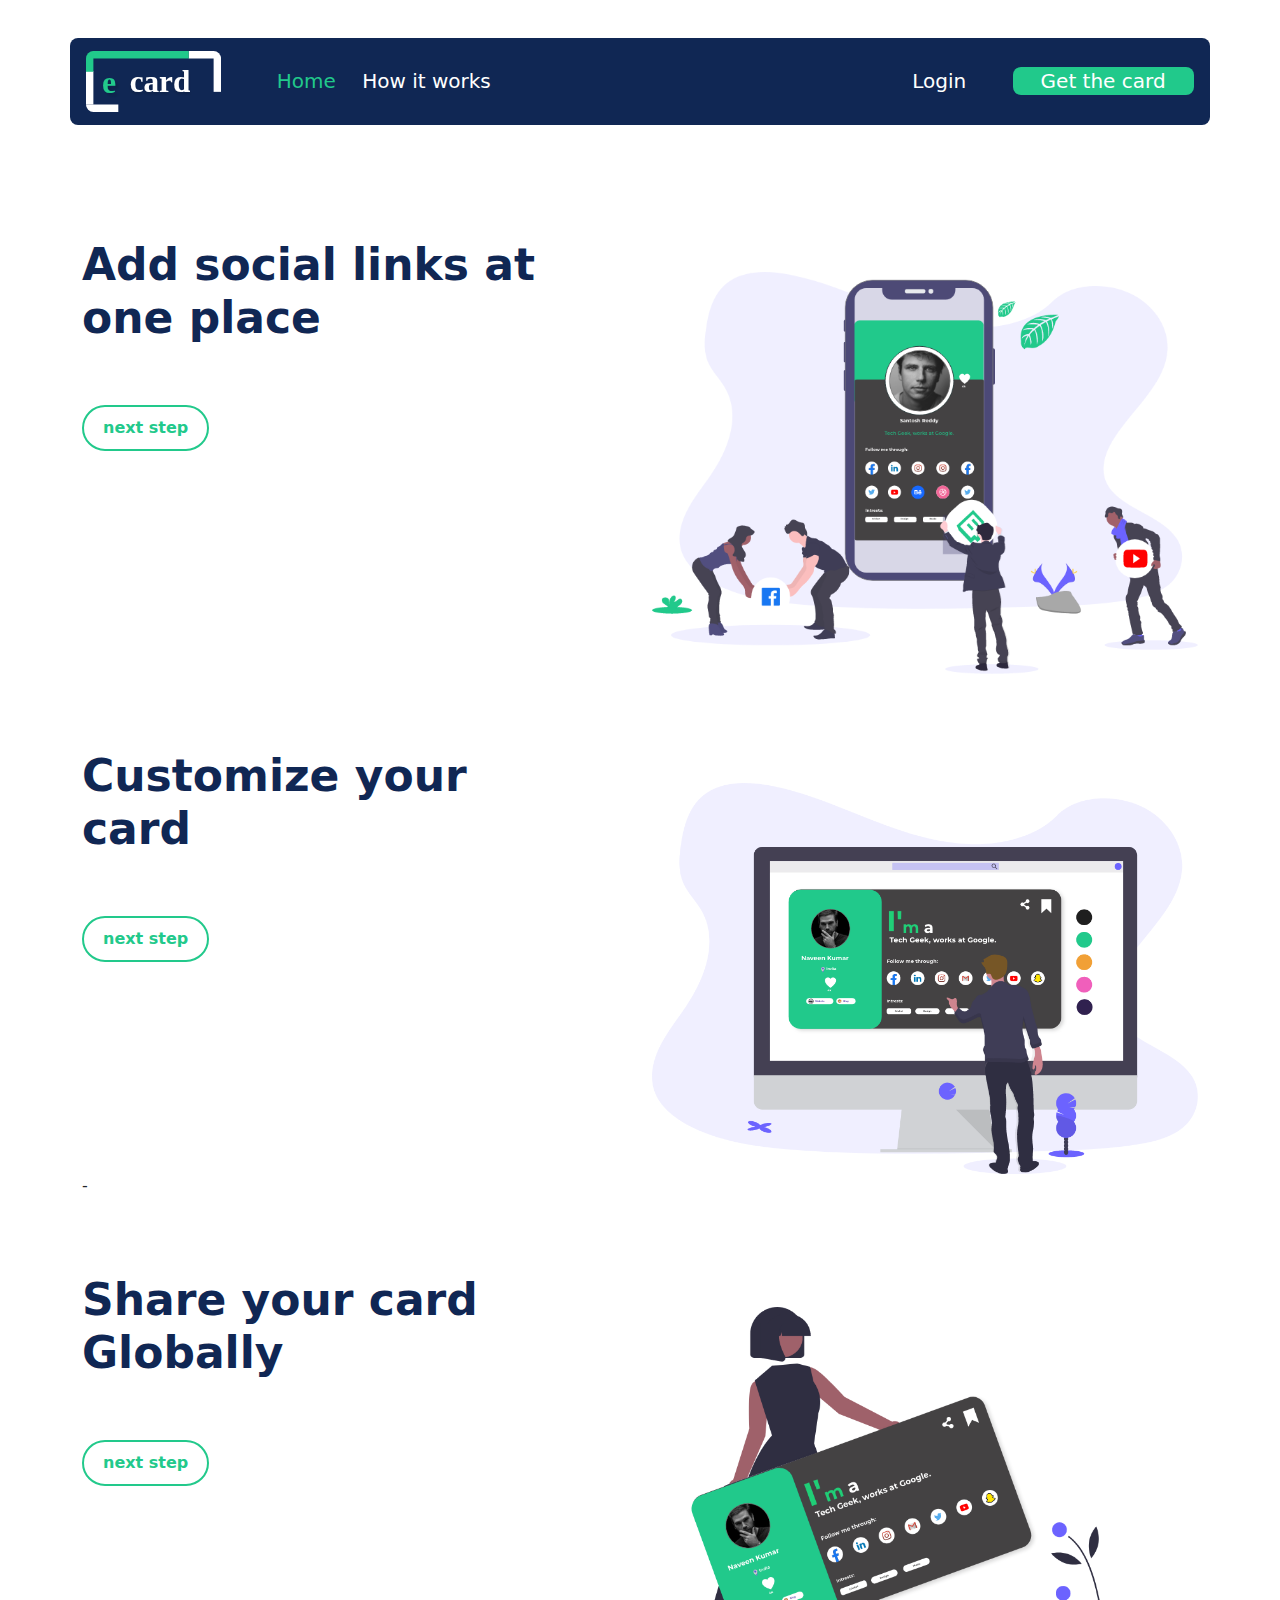
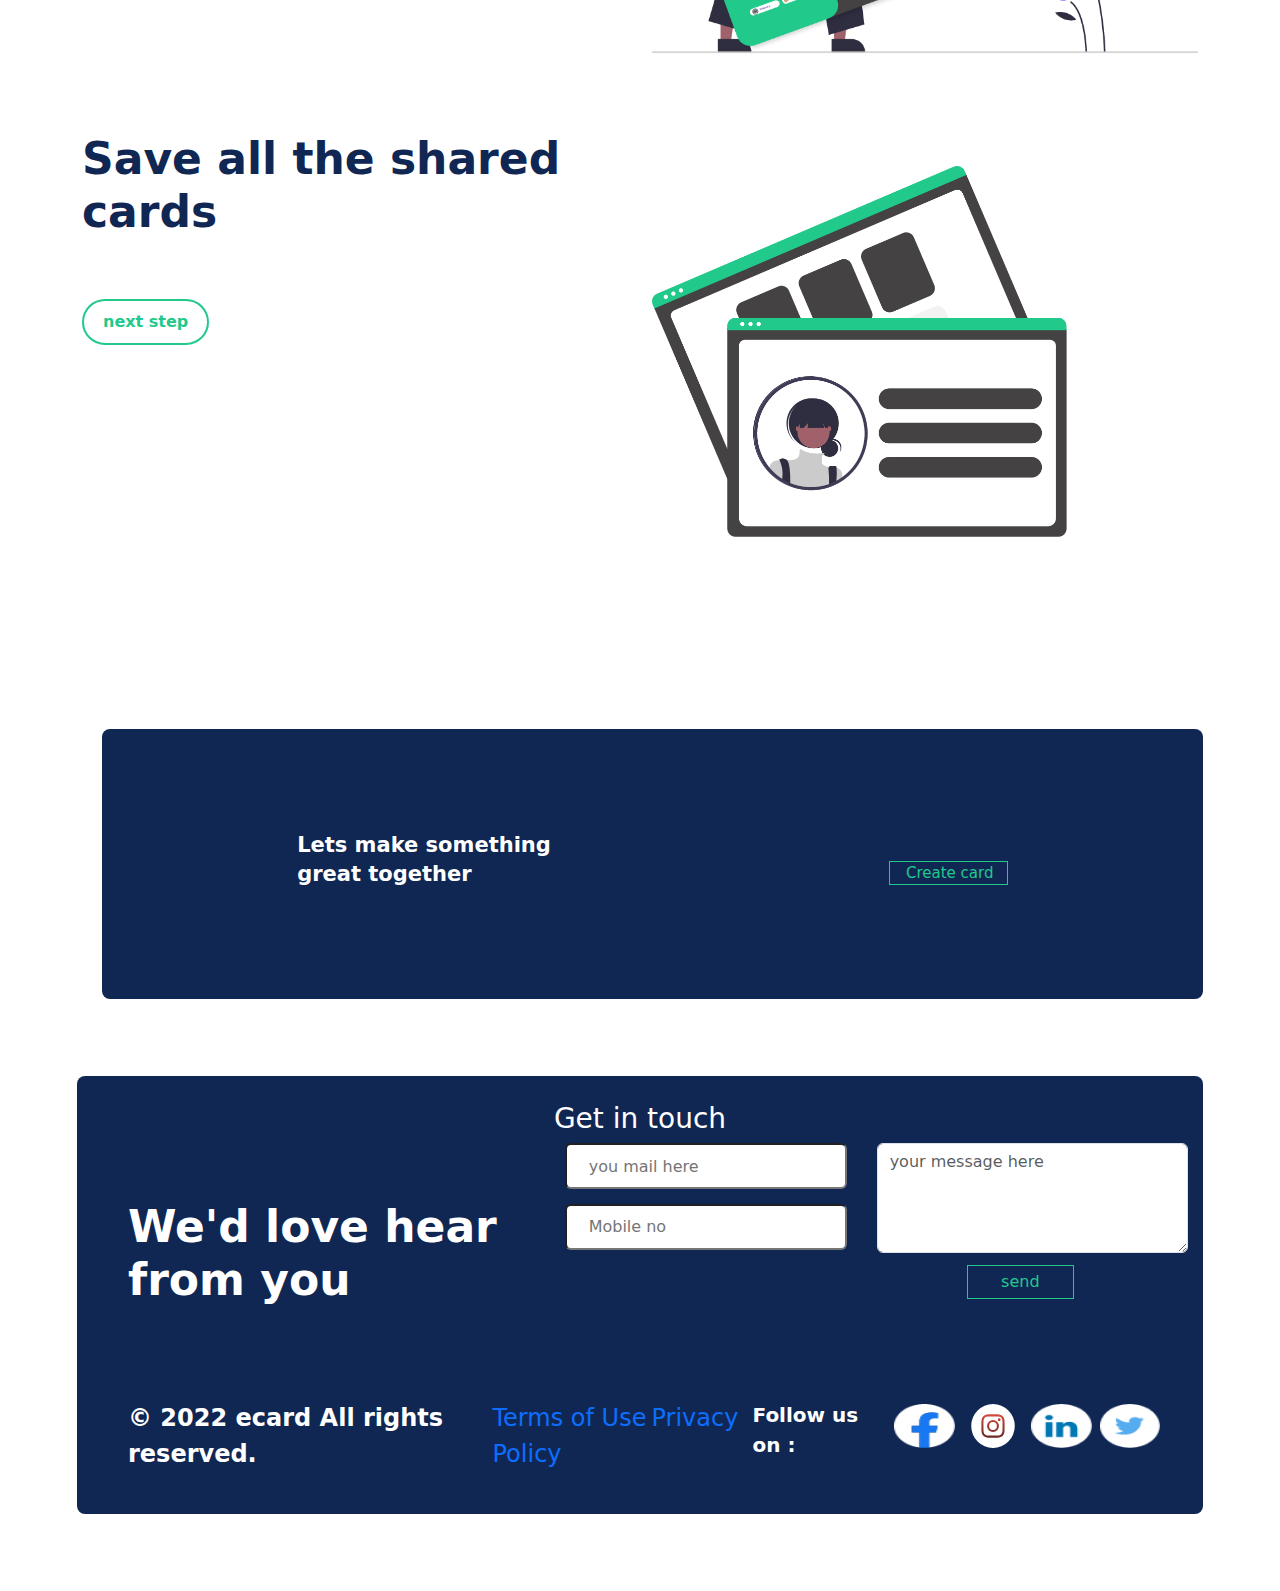
==== howitworks.html @ dbc032b8 "completed" ====
<html lang="en">

<head>
 <meta charset="UTF-8">
 <meta name="viewport" content="width=device-width, initial-scale=1.0">
 <link rel="stylesheet" href="/css-code/howitworks.css">
 <link rel="shortcut icon" href="/assets/icons8-magnetic-card-30.png" type="image/x-icon">
 <link href="https://cdn.jsdelivr.net/npm/bootstrap@5.3.3/dist/css/bootstrap.min.css" rel="stylesheet">
 <script src="https://cdn.jsdelivr.net/npm/bootstrap@5.3.3/dist/js/bootstrap.bundle.min.js"></script>
 <title>welcome to Internet cards | New way to share your Internet profile</title>
</head>

<body>
 <div class="whole-page">
  <!--this section is started-->
  <div class="nav-bar">
   <nav class="primary-navbar">
    <a href="/index.html" class="logo-link">
     <img src="/assets/ecard-logo-blue-nav .svg" alt="logo" width="135" class="img-fluid e-card-logo" />
    </a>
    <div class="navbar-links fs-5 fw-light d-flex justify-content-between ">
     <div class="links-part-one ">
      <a href="http://127.0.0.1:5500/index.html" class="active text-decoration-none ">Home</a>
      <a href="http://127.0.0.1:5500/howitworks.html" class="link text-decoration-none text-white">How it works </a>
     </div>
     <div class="links-part-two ">
      <a href="http://127.0.0.1:5500/login.html" class="log text-decoration-none text-white">Login</a>
      <a href="http://127.0.0.1:5500/login.html" class="get-the-card-btn  text-decoration-none text-white rounded-3">Get the card</a>
     </div>
    </div>
   </nav>
  </div>
  <!--this section is ended-->

  <!--the section started here--> 

<section class="social-media-section">

<div class="container">

 <div class="row">

  <div class="col-md-6"> 
    
   <h2 class="primary-heading">
    Add social links at one place
   </h2> 

   <div class="button-model">
    <button type="button" class="btn btn-model">next step</button>
   </div>
  </div>
  <div class="col-md-6"> 
   <img src="/assets/how-it-works-first-step-image.png" alt="how-it-works-first-step-image" class="img-fluid first-step-image">
  </div>
 </div>
</div>
</section>
  <!--the section ends here--> 
  <!--the section started here-->  

<section class="customize-card">
<div class="inner-content-customize-card ">
  <div class="container">
  <div class="row"> 
   
    <div class="col-md-6">  
      <div class="inner-content-of-customize">
      
      <h2 class="primary-heading">
        Customize your <br> card
       </h2>  
       <div class="button-model">
        <button type="button" class="btn btn-model">next step</button>
       </div>
    </div>
    </div>
    <div class="col-md-6"> 
      <img src="/assets/how-it-works-step-two-image.png" alt="how-it-works-step-two-image" class="img-fluid how-it-works-step-two">
    </div>
  
</div>-
</div>  
</div>
</div>
</section> 

  <!--the section ends here-->

<!--the section is started--> 

<section class="share-your-card">
  <div class="inner-content-share-your-card">
    <div class="container">
      <div class="row">
        <div class="col-md-6">
          <div class="inner-content-share-card">
            <h2 class="primary-heading">
              Share your card Globally
             </h2>  
             <div class="button-model">
              <button type="button" class="btn btn-model">next step</button>
             </div> 
          </div>
        </div>
        <div class="col-md-6">
          <img src="/assets/how-it-works-third-image.png" alt="how-it-works-third-image"  class="img-fluid how-it-works-third-image">
        </div>
      </div>
    </div>
  </div>
</section>
 
  <!--the section ends here--> 

  <!--the section started here-->  

  <section class="save-your-card">
    <div class="inner-content-save-your-card">
      <div class="container">
        <div class="row">
          <div class="col-md-6">
            <div class="inner-content-share-card">
              <h2 class="primary-heading">
                Save all the shared cards
               </h2>  
               <div class="button-model">
                <button type="button" class="btn btn-model">next step</button>
               </div> 
            </div>
          </div>
          <div class="col-md-6">
            <img src="/assets/how-it-works-fourth-step-image.png" alt="how-it-works-fourth-step-image"  class="img-fluid how-it-works-fourth-step-image">
          </div>
        </div>
      </div>
    </div>
  </section>
   
  <!--the section ends here-->  

  <!--section starts here-->  

  <section class="lets-makke-something">
    
    <div class="card-creation">
      <div class="primary-heading-1">
        <h2 class="how-to-works-footer-heading">
          Lets make something great together 
        </h2>
      </div> 
      <div class="footer-container">
        <button class="btn-button">Create card</button>
      </div>
    </div>
  </section>
  <!--the section ends here-->  
<!--footer section started here-->  
<footer class="footer-section rounded-3">

  <h3 class="footer-heading text-white text-center" >Get in touch</h3> 
  <div class="footer-main-content"> 
  
  <div class="row">
  
    <div class="col-md-5">
      <h2 class="primary-heading text-white"> We'd love hear  from you</h2>
    </div>
    <div class="col-md-3"> 
  
      <div class="form-group ">
        <label for="user-name">
        <input type="email" name="email" id="user-name" placeholder="you mail here"> 
      </label>  
  
      </div> 
  
      <div class="form-group-1 ">
        <label for="mobile no">
        <input type="tel" name="phone no" id="mobile no" placeholder="Mobile no" class="tel no text-start"> 
      </label>  
  
      </div>
    </div>
    <div class="col-md-3"> 
  
      <div class="form-group-group-message">
  <textarea name="message" id="message" cols="30" rows="4" placeholder="your message here" class="form-control
  "></textarea>  
  </div> 
  <div class="button-section ">
  
    <button type="button rounded-4 " class="button-btn">send</button>
  
  </div>
    </div>
  </div>
   
  
  
  <div class="footer-social-media-links d-flex justify-content-around mt-5 "> 
  
  <div class="footer-social-media-content ">
   
    <p class="text-of-footer text-white fw-bold fs-4 "> © 2022 <span class="green-span-1 fs-4">ecard</span> All rights reserved.</p>
  </div> 
  <div class="links text-decoration-none">
  
    <a href="http://127.0.0.1:5500/terms.html" class="green-span-1 fs-4 text-decoration-none"> Terms of Use</a>
    <a href="#" class="green-span-1 fs-4  text-decoration-none">Privacy Policy</a>
  
  </div> 
  
  <div class="follow-us d-flex justify-content-evenly">
    <p class="text-footer text-white fs-5 fw-bold">Follow us on :</p> 
    <a href="https://www.facebook.com/InternetcardIN "> <img src="/assets/Facebook-icon.png" alt="Facebook-icon" class="img-fluid social-apps"></a>
    <a href="https://www.instagram.com/internetcardin/ "> <img src="/assets/instagram.svg" alt="instagram" class="img-fluid social-apps"></a>
    <a href="https://www.linkedin.com/company/internetcard/ "> <img src="/assets/LinkedIN-icon.png" alt="LinkedIN-icon" class="img-fluid social-apps"></a>
    <a href="https://x.com/i/flow/login?redirect_after_login=%2FInternetcardIN"> <img src="/assets/Twitter-icon.png" alt="Twitter-icon" class="img-fluid social-apps"></a>
  </div>
  
  </div>
  </div>
  
  </footer> 
  <!--footer section ends here-->

 </div>
</body>

</html>
---- css-code/howitworks.css ----
/* THE SECTION IS STARTED HERE */
 a {
 color: #fff;
 text-decoration: none;
} 
/* Ensure this part is added to your existing CSS */

.menu-toggle {
  display: none;
  font-size: 24px;
  cursor: pointer;
}


  .navbar-links.active {
      display: flex; /* Show links when toggled */
  }

  .menu-toggle {
      display: block; /* Show the toggle button on small screens */
  }

  .primary-navbar {
      position: relative; /* Ensure navbar doesn't break layout */
  }

  span.menu-toggler {
    width: 25px;
    height: 3px;
    color: white;
    background-color: red;
    display: block;
    margin-bottom: 3px;
}

nav.primary-navbar {
 background-color: #102754;
 max-width: 89%;
 margin: 3% auto;
 padding: 13px 16px;
 display: flex;
 align-items: center;
 border-radius: 8px;
}

a.logo-link {
 margin-right: 5%;
}

div.navbar-links {

 flex-grow: 1;

 line-height: 1.5;
 font-size: 20px;
}

div.navbar-links .links-part-one a {
 margin-right: 20px; 
}

div.navbar-links a.active {
 color: #21c98b; 

}

a.get-the-card-btn {
 margin-left: 40px;
 padding: 2px 28px;
 background-color: #21c98b;
} 
/* THE SECTION IS ENDED HERE */


button.btn.btn-model {
  border: 2px solid #22c98b;
  padding: 9px 19px;
  border-radius: 45px;
  font-weight: 600;
  color: #22c98b;
} 
h2.primary-heading {
  font-size: 60px;
  font-weight: 700;
  max-width: 97%;
  margin-top: 14%;
  margin-bottom: 11%;
  color: #102754;
} 
img.img-fluid.how-it-works-fourth-step-image {
  max-width: 76%;
  margin-top: 20%;
}
img.img-fluid.how-it-works-third-image {
  margin-top: 20%;
}
img.img-fluid.how-it-works-step-two {
  margin-top: 20%;
}
img.img-fluid.first-step-image {
  margin-top: 20%;
}  
.lets-makke-something{ 
  margin-top: 15%;
}
.card-creation {
  background: #102754;
  background-repeat: no-repeat;
  display: flex;
  padding: 8% 3%;
  border-radius: 8px;
  justify-content: space-evenly;
  color: #fff;
  max-width: 86%;
  margin-left: 8%;
} 
h2.how-to-works-footer-heading {
  font-size: 39px;
  font-weight: 900;
  max-width: 74%;
  line-height: 51px;
}
button.btn-button {
  margin-top: 25%;
  padding: -1px 26px 6px 46px;
  font-size: 24px;
}



/* the section starts here */  

.footer-section{ 
  background-image: url( assets/footer-background-theme.5d3752113565d7e8dff4.png); 
  padding: 2% 4%; 
  background-color: #102754; 
  margin: 6%;
} 

input#user-name {
  height: 46px;
  width: 124%;
  border-radius: 6px; 
  padding-left: 22px;
} 
input#mobile\ no {
  height: 46px;
  width: 124%;
  border-radius: 6px;
  padding-left: 22px;
}
.form-group-1 {
  margin-top: 6%;
} 
button {
  padding: 4px 33px;
    border: 1px solid #22c98b; 
    background-color: #102754;; 
  color:#22c98b ;  
  border-radius: 5px;
}

.button-section {
  margin-top: 4%;
  margin-left: 71%;
  background-color: #102754;; 
  color:#22c98b ; 
  border-radius: 6px
} 
img.img-fluid.social-apps {
  height: 30px;
  width: 30px; 
  margin-left: 18%; 
  padding: 6%;
}

/*the section ends here */ 
 /* responsive */ 

@media screen and (min-width: 320px){
  h2.primary-heading {
    font-size: 44px;
    font-weight: 600;
  } 
  h2.how-to-works-footer-heading {
    font-size: 21px;
    font-weight: 700;
    /* max-width: 97%; */
    line-height: 29px;
}  

button.btn-button {
  margin-top: 25%;
  padding: 0px 14px 0px 16px;
  font-size: 15;
} 
.button-section {
  margin-top: 5%;
  margin-left: 59%;
 } 
 textarea#message {
  margin-top: 8%;
}  
img.img-fluid.social-apps {
  height: 13px;
  width: 84px;
  margin-left: 18%;
  padding: -25%;
}
} 
@media screen and (min-width: 768px){ 
 
  textarea#message {
    margin-left: 21%;
    margin-top: 0%;
    width: 131%;
}
 
img.img-fluid.social-apps {
  height: 52px;
  width: 85px;
  margin-left: 18%; 
}  
}
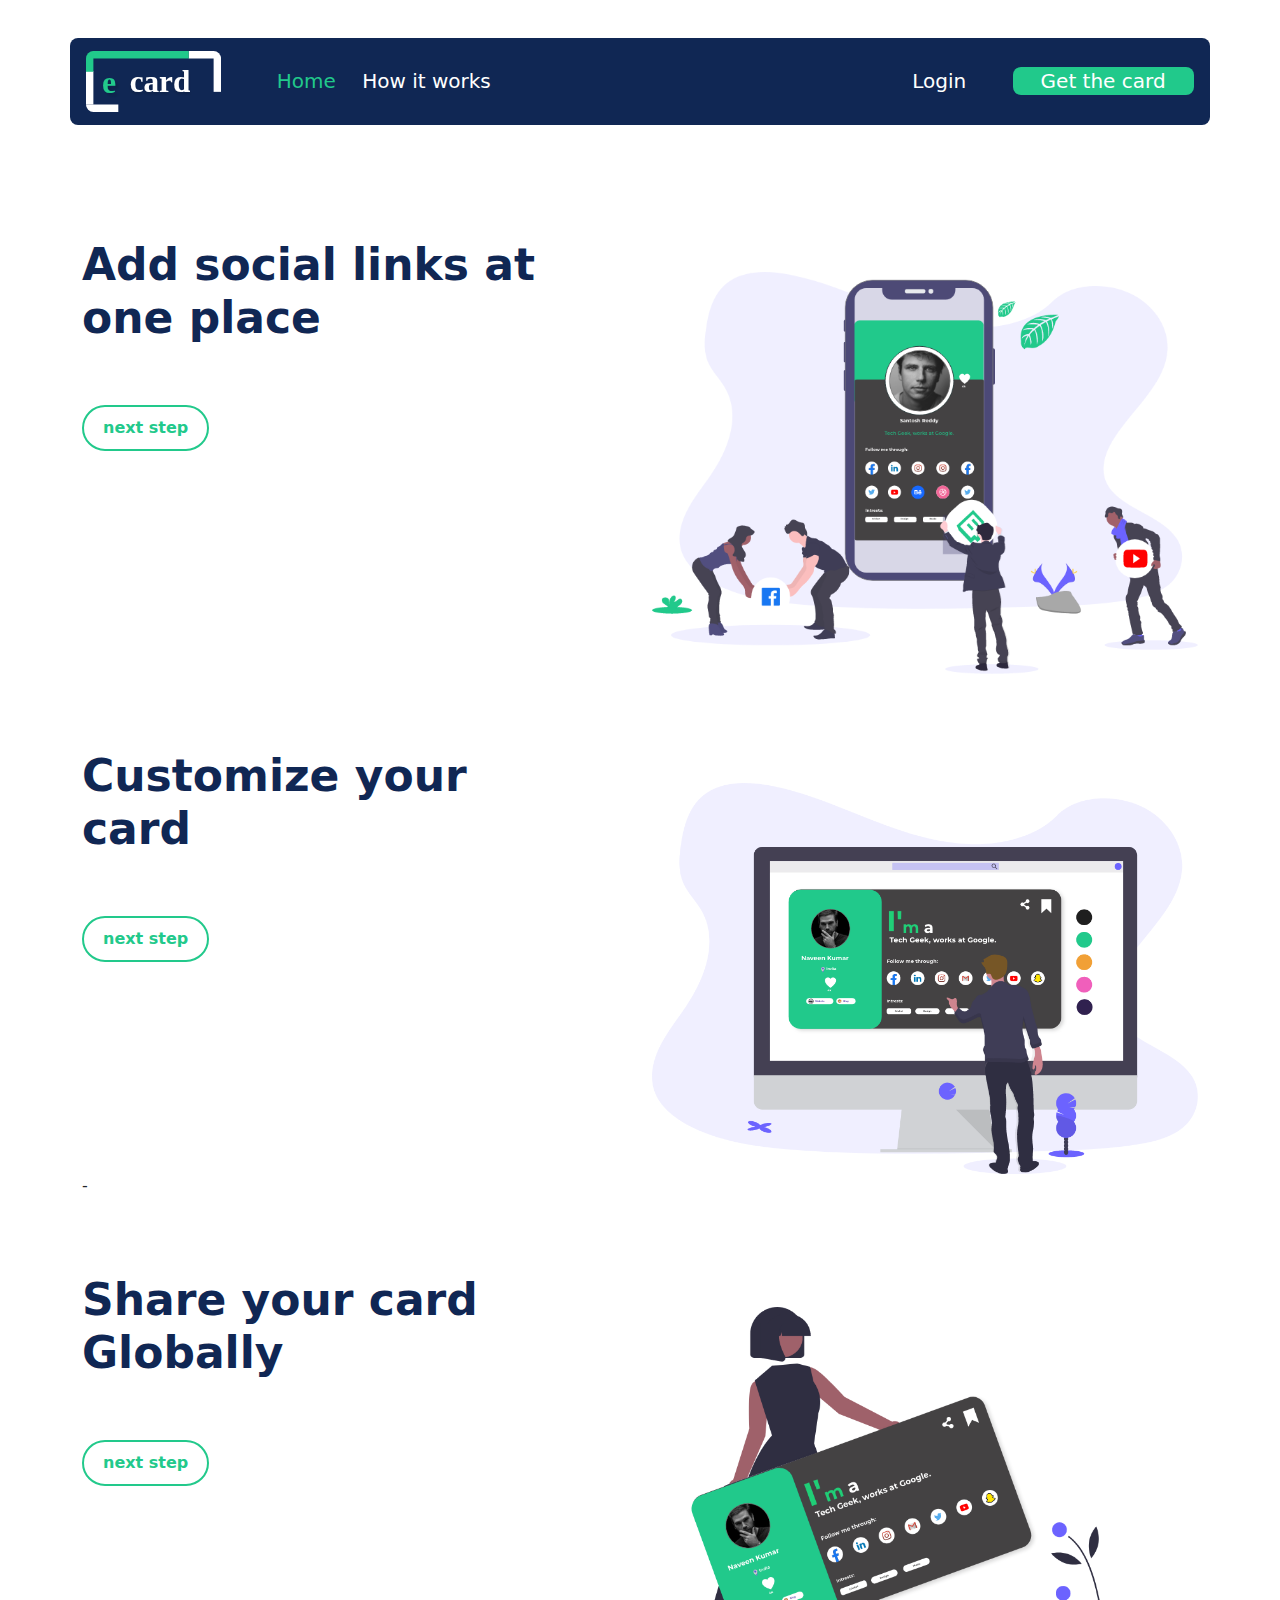
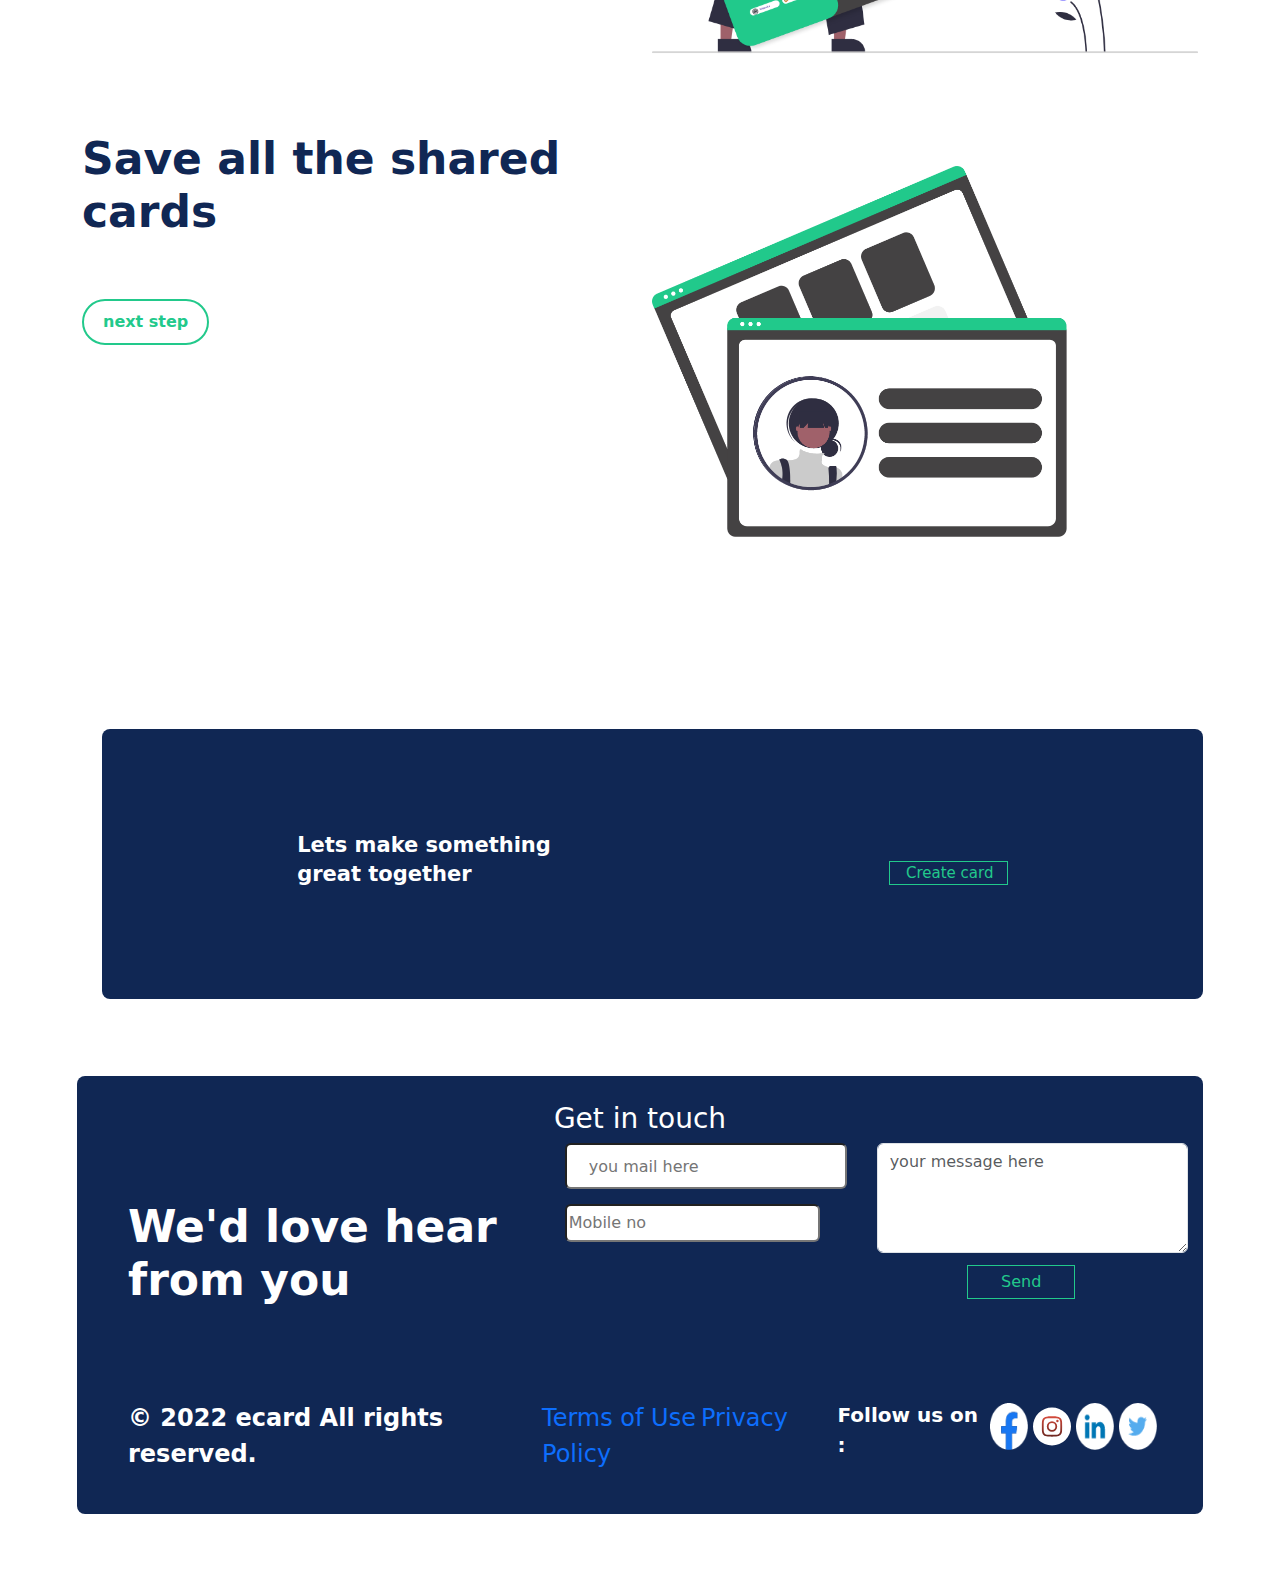
==== commit baa52e3c: "completed internetcard" ====
--- a/howitworks.html
+++ b/howitworks.html
@@ -6,7 +6,8 @@
  <link rel="stylesheet" href="/css-code/howitworks.css">
  <link rel="shortcut icon" href="/assets/icons8-magnetic-card-30.png" type="image/x-icon">
  <link href="https://cdn.jsdelivr.net/npm/bootstrap@5.3.3/dist/css/bootstrap.min.css" rel="stylesheet">
- <script src="https://cdn.jsdelivr.net/npm/bootstrap@5.3.3/dist/js/bootstrap.bundle.min.js"></script>
+ <script src="https://cdn.jsdelivr.net/npm/bootstrap@5.3.3/dist/js/bootstrap.bundle.min.js"></script> 
+ <script src="/scripts/index.js"></script>
  <title>welcome to Internet cards | New way to share your Internet profile</title>
 </head>
 
@@ -150,7 +151,7 @@
         </h2>
       </div> 
       <div class="footer-container">
-        <button class="btn-button">Create card</button>
+        <a href="/login.html"><button class="btn-button">Create card</button></a>
       </div>
     </div>
   </section>
@@ -176,8 +177,8 @@
       </div> 
   
       <div class="form-group-1 ">
-        <label for="mobile no">
-        <input type="tel" name="phone no" id="mobile no" placeholder="Mobile no" class="tel no text-start"> 
+        <label for="mobile-no">
+        <input type="tel" name="phonenum" id="mobile-no" placeholder="Mobile no" class="tel no text-start"> 
       </label>  
   
       </div>
@@ -185,12 +186,12 @@
     <div class="col-md-3"> 
   
       <div class="form-group-group-message">
-  <textarea name="message" id="message" cols="30" rows="4" placeholder="your message here" class="form-control
+  <textarea name="textarea" id="message" cols="30" rows="4" placeholder="your message here" class="form-control
   "></textarea>  
   </div> 
   <div class="button-section ">
   
-    <button type="button rounded-4 " class="button-btn">send</button>
+    <button type="button" id="sendButton" class="button-btn-1">Send</button>
   
   </div>
     </div>
--- a/css-code/howitworks.css
+++ b/css-code/howitworks.css
@@ -126,7 +126,11 @@
   padding: -1px 26px 6px 46px;
   font-size: 24px;
 }
-
+input#mobile-no {
+  width: 255px;
+  height: 38px;
+  border-radius: 6px;
+}
 
 
 /* the section starts here */  
@@ -219,7 +223,7 @@
  
 img.img-fluid.social-apps {
   height: 52px;
-  width: 85px;
+  width: 47px;
   margin-left: 18%; 
 }  
 }